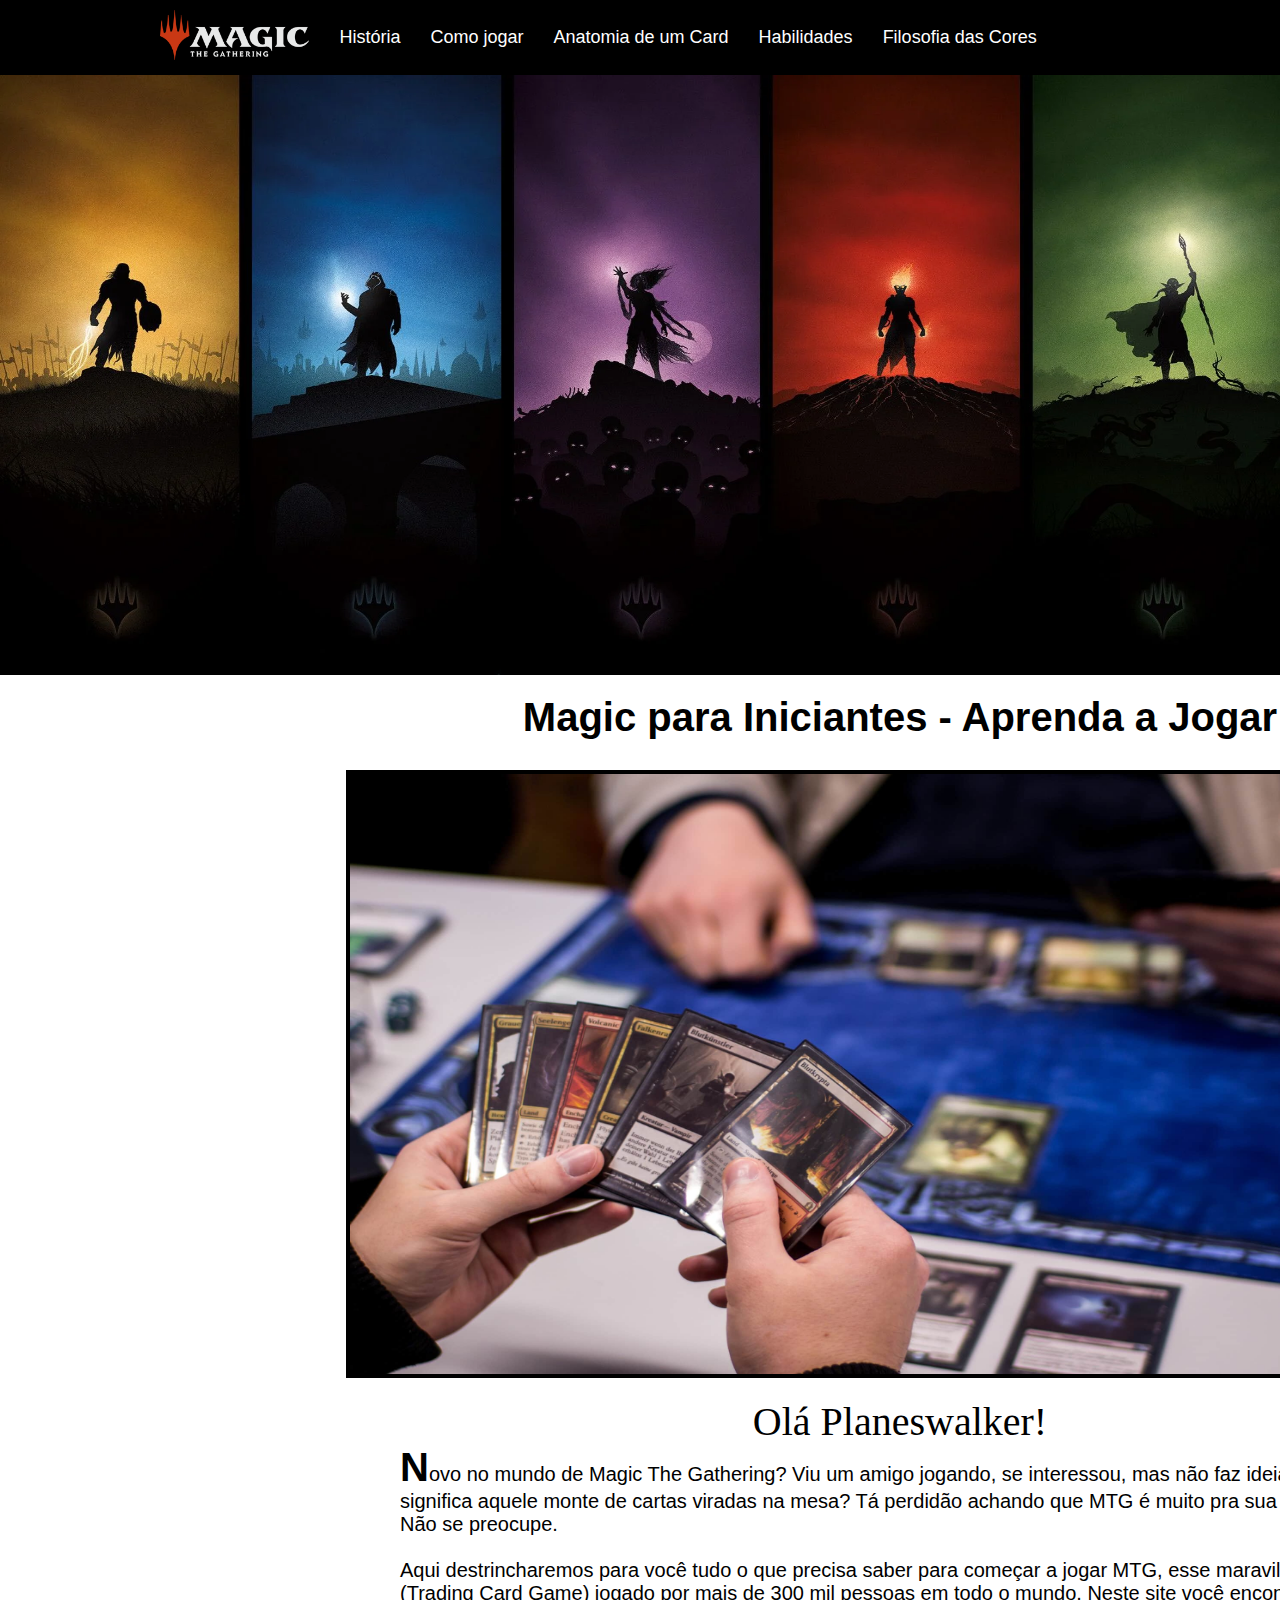
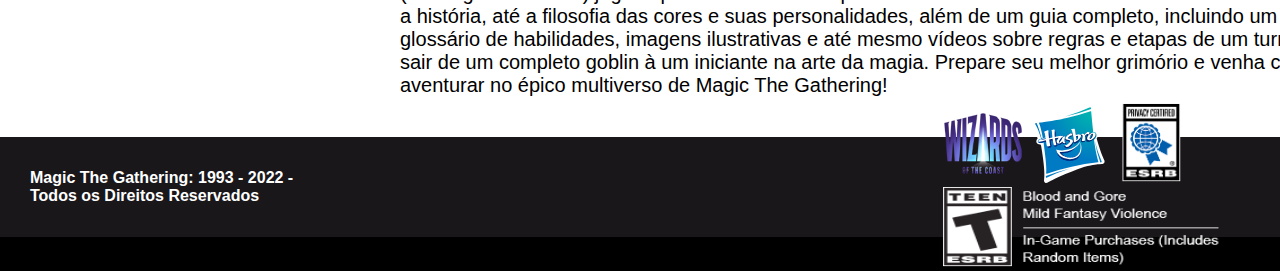
==== index.html @ b7e52195 "pagina icicial criada" ====
<!DOCTYPE html>
<html lang="PT-BR">

<head>
    <meta charset="UTF-8">
    <meta http-equiv="X-UA-Compatible" content="IE=edge">
    <meta name="viewport" content="width=device-width, initial-scale=1.0">
    <link rel="shortcut icon" href="assets/images/favicon-16x16.png" type="image/x-icon">
    <link rel="stylesheet" href="style.css">
    <title>MTG para Iniciantes</title>
</head>

<body>

    <header>
        <nav>
            <a href="index.html" ><img src="assets/images/magic-logo.png" alt="" ></a>
            <a  href="Story.html" class="menu">História</a>
            <a href="" class="menu">Como jogar</a>
            <a href="" class="menu">Anatomia de um Card</a>
            <a href="" class="menu">Habilidades</a>
            <a href="" class="menu">Filosofia das Cores</a>
        </nav>

        <img src="assets/images/mtg-wallpaper.webp" class="imagem-intro" alt="imagem-magic">
    </header>

    
        <div class="container">
            <section id="opening">
                <h1>Magic para Iniciantes - Aprenda a Jogar</h1>
                <img src="assets/images/imagem-jogo.jpg" alt="imagem-mesa-de-jogo">
            </section>
            <section id="intro">
                <h2>Olá Planeswalker!</h2>
                <p><span>N</span>ovo no mundo de Magic The Gathering? Viu um amigo jogando, se interessou, mas não faz ideia do
                    que significa aquele monte de cartas viradas na mesa? Tá perdidão achando que MTG é muito pra sua cabeça?
                    Não se preocupe.<br><br> Aqui destrincharemos para você tudo o que precisa saber para começar a jogar MTG,
                    esse maravilhoso TCG (Trading Card Game) jogado por mais de 300 mil pessoas em todo o mundo. Neste site você
                    encontrará desde a história, até a filosofia das cores e suas personalidades, além de um guia completo,
                    incluindo um extenso glossário de habilidades, imagens ilustrativas e até mesmo vídeos sobre regras e etapas
                    de um turno para você sair de um completo goblin à um iniciante na arte da magia. Prepare seu melhor
                    grimório e venha conosco se aventurar no épico multiverso de Magic The Gathering! </p>
            </section>
        </div>

    <footer>
        

            <p>Magic The Gathering: 1993 - 2022 - Todos os Direitos Reservados</p>

            <div>
                <a href="https://company.wizards.com/pt-BR?_ga=2.127913293.1708613677.1664665867-2121744458.1664055064" target="_blank"><img src="assets/images/wizards_logo_119x80.png" alt=""></a>

                <a href="https://shop.hasbro.com/pt-br" target="_blank"><img src="assets/images/hasbro.svg" alt="imagem-hasbro"></a>

                <a href="https://www.esrb.org/EPCConfirm/916/" target="_blank"><img src="assets/images/esrb.svg" alt="imagem-esrv"></a>

                <a href="https://www.esrb.org/ratings-guide/" target="_blank"><img src="assets/images/esrb-2020-rating.png" alt="" class="esrvImage"></a>
            </div>
        

    </footer>


</body>

</html>
---- style.css ----
html,
body,
div,
span,
applet,
object,
iframe,
h1,
h2,
h3,
h4,
h5,
h6,
p,
blockquote,
pre,
a,
abbr,
acronym,
address,
big,
cite,
code,
del,
dfn,
em,
img,
ins,
kbd,
q,
s,
samp,
small,
strike,
strong,
sub,
sup,
tt,
var,
b,
u,
i,
center,
dl,
dt,
dd,
ol,
ul,
li,
fieldset,
form,
label,
legend,
table,
caption,
tbody,
tfoot,
thead,
tr,
th,
td,
article,
aside,
canvas,
details,
embed,
figure,
figcaption,
footer,
header,
hgroup,
menu,
nav,
output,
ruby,
section,
summary,
time,
mark,
audio,
video {
   margin: 0;
   padding: 0;
   border: 0;
   font-size: 100%;
   font: inherit;
   font-family: Verdana, Geneva, Tahoma, sans-serif;
   vertical-align: baseline;
}

body {
   background-color: black;
   
}





nav {
   display: flex;
   gap: 30px;
   background-color: black;
   align-items: center;
   padding: 10px;
}

nav .menu:hover{
   transform: scale(1.1);
   color: gold;
     
  }
  

nav img {

   margin-left: 150px;
   height: 50px;
}

nav a {
   font-size: 18px;
   color: white;
   text-decoration: none;
}

.imagem-intro {
   width: 100%;

   height: 600px;
   display: block;
   margin: 0 auto;
}




.container {

   background-color: white;
   display: block;
   margin: 0 auto;
   width: 1800px;

}

#opening {
   margin-top: 0px;

}

#opening h1 {
   padding-top: 20px;
   text-align: center;
   font-size: 40px;
   font-weight: bold;
}



#opening img {
   display: block;
   height: 600px;
   width: 1100px;
   margin: 30px auto 0;
   border: 3pt solid;

}

#intro {
margin: 0 auto;
padding-bottom: 40px;

}

#intro h2 {
   padding-top: 20px;
   text-align: center;
   font-size: 40px;
   font-family: fantasy;
}

#intro p {

   margin: 0 auto;
   width: 1000px;
   font-size: 20px;
}

#intro p span {
   font-size: 40px;
   font-weight: bold;
}

footer {
   display: flex;
   align-items: center;
   background-color: #1a171a;

   height: 100px;
   font-weight: bold;
   color: white;

}

footer p {
   padding-left: 30px;
}

footer div {
   padding-left: 600px;

}

footer img {
   width: 80px;
   height: 80px;
}

footer .esrvImage {
   width: 280px;
}
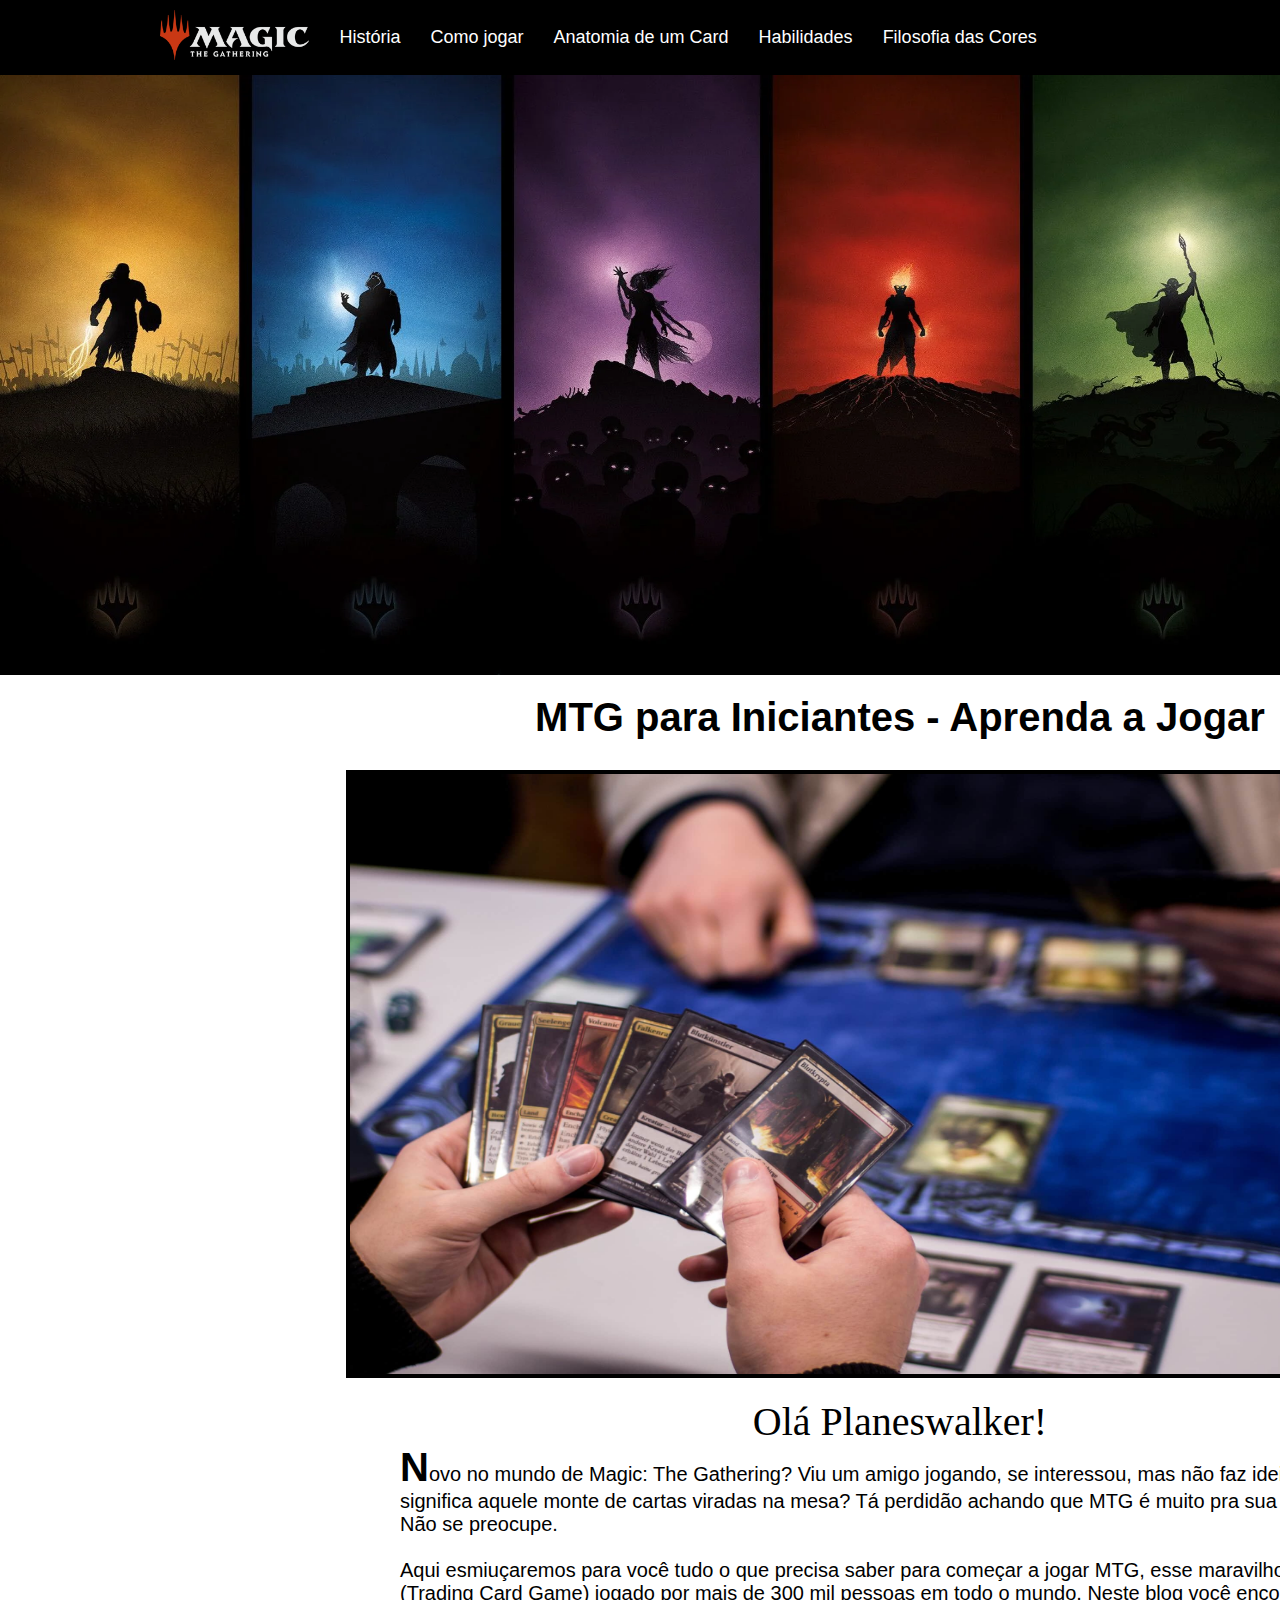
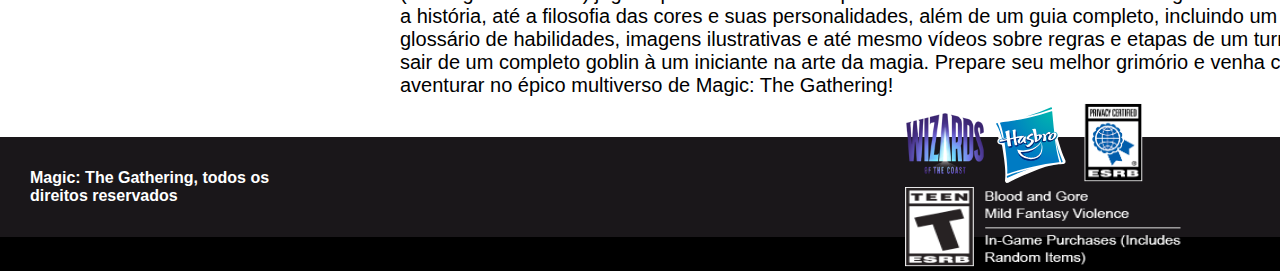
==== commit 83d078d7: "Correção nas Ancoras para outras páginas" ====
--- a/index.html
+++ b/index.html
@@ -14,52 +14,60 @@
 
     <header>
         <nav>
-            <a href="index.html" ><img src="assets/images/magic-logo.png" alt="" ></a>
-            <a  href="Story.html" class="menu">História</a>
-            <a href="" class="menu">Como jogar</a>
-            <a href="" class="menu">Anatomia de um Card</a>
-            <a href="" class="menu">Habilidades</a>
-            <a href="" class="menu">Filosofia das Cores</a>
+            <a href="index.html"><img src="assets/images/magic-logo.png" alt="" class="menu"></a>
+            <a href="story.html"  class="menu">História</a>
+            <a href="howToPlay.html" class="menu">Como jogar</a>
+            <a href="anatomy.html" class="menu">Anatomia de um Card</a>
+            <a href="ability.html" class="menu">Habilidades</a>
+            <a href="philosophy.html" class="menu">Filosofia das Cores</a>
         </nav>
 
-        <img src="assets/images/mtg-wallpaper.webp" class="imagem-intro" alt="imagem-magic">
+
     </header>
+    <img src="assets/images/mtg-wallpaper.webp" class="imagem-intro" alt="imagem-magic">
 
-    
-        <div class="container">
-            <section id="opening">
-                <h1>Magic para Iniciantes - Aprenda a Jogar</h1>
-                <img src="assets/images/imagem-jogo.jpg" alt="imagem-mesa-de-jogo">
-            </section>
-            <section id="intro">
-                <h2>Olá Planeswalker!</h2>
-                <p><span>N</span>ovo no mundo de Magic The Gathering? Viu um amigo jogando, se interessou, mas não faz ideia do
-                    que significa aquele monte de cartas viradas na mesa? Tá perdidão achando que MTG é muito pra sua cabeça?
-                    Não se preocupe.<br><br> Aqui destrincharemos para você tudo o que precisa saber para começar a jogar MTG,
-                    esse maravilhoso TCG (Trading Card Game) jogado por mais de 300 mil pessoas em todo o mundo. Neste site você
-                    encontrará desde a história, até a filosofia das cores e suas personalidades, além de um guia completo,
-                    incluindo um extenso glossário de habilidades, imagens ilustrativas e até mesmo vídeos sobre regras e etapas
-                    de um turno para você sair de um completo goblin à um iniciante na arte da magia. Prepare seu melhor
-                    grimório e venha conosco se aventurar no épico multiverso de Magic The Gathering! </p>
-            </section>
-        </div>
+
+    <div class="container">
+        <section id="opening">
+            <h1 class="titulo-principal">MTG para Iniciantes - Aprenda a Jogar</h1>
+            <img src="assets/images/imagem-jogo.jpg" alt="imagem-mesa-de-jogo">
+        </section>
+        <section id="intro">
+            <h2>Olá Planeswalker!</h2>
+            <p><span class="primeira-letra">N</span>ovo no mundo de Magic: The Gathering? Viu um amigo jogando, se
+                interessou, mas não faz ideia do
+                que significa aquele monte de cartas viradas na mesa? Tá perdidão achando que MTG é muito pra sua
+                cabeça?
+                Não se preocupe.<br><br> Aqui esmiuçaremos para você tudo o que precisa saber para começar a jogar MTG,
+                esse maravilhoso TCG (Trading Card Game) jogado por mais de 300 mil pessoas em todo o mundo. Neste blog
+                você
+                encontrará desde a história, até a filosofia das cores e suas personalidades, além de um guia completo,
+                incluindo um extenso glossário de habilidades, imagens ilustrativas e até mesmo vídeos sobre regras e
+                etapas
+                de um turno para você sair de um completo goblin à um iniciante na arte da magia. Prepare seu melhor
+                grimório e venha conosco se aventurar no épico multiverso de Magic: The Gathering! </p>
+        </section>
+    </div>
 
     <footer>
-        
+        <p class="direitos">Magic: The Gathering, todos os direitos reservados</p>
 
-            <p>Magic The Gathering: 1993 - 2022 - Todos os Direitos Reservados</p>
+        <div class="fabricantes">
 
-            <div>
-                <a href="https://company.wizards.com/pt-BR?_ga=2.127913293.1708613677.1664665867-2121744458.1664055064" target="_blank"><img src="assets/images/wizards_logo_119x80.png" alt=""></a>
 
-                <a href="https://shop.hasbro.com/pt-br" target="_blank"><img src="assets/images/hasbro.svg" alt="imagem-hasbro"></a>
 
-                <a href="https://www.esrb.org/EPCConfirm/916/" target="_blank"><img src="assets/images/esrb.svg" alt="imagem-esrv"></a>
+            <a href="https://company.wizards.com/pt-BR?_ga=2.127913293.1708613677.1664665867-2121744458.1664055064"
+                target="_blank"><img src="assets/images/wizards_logo_119x80.png" alt=""></a>
 
-                <a href="https://www.esrb.org/ratings-guide/" target="_blank"><img src="assets/images/esrb-2020-rating.png" alt="" class="esrvImage"></a>
-            </div>
-        
+            <a href="https://shop.hasbro.com/pt-br" target="_blank"><img src="assets/images/hasbro.svg"
+                    alt="imagem-hasbro"></a>
 
+            <a href="https://www.esrb.org/EPCConfirm/916/" target="_blank"><img src="assets/images/esrb.svg"
+                    alt="imagem-esrv"></a>
+
+            <a href="https://www.esrb.org/ratings-guide/" target="_blank"><img src="assets/images/esrb-2020-rating.png"
+                    alt="" class="esrvImage"></a>
+        </div>
     </footer>
 
 
